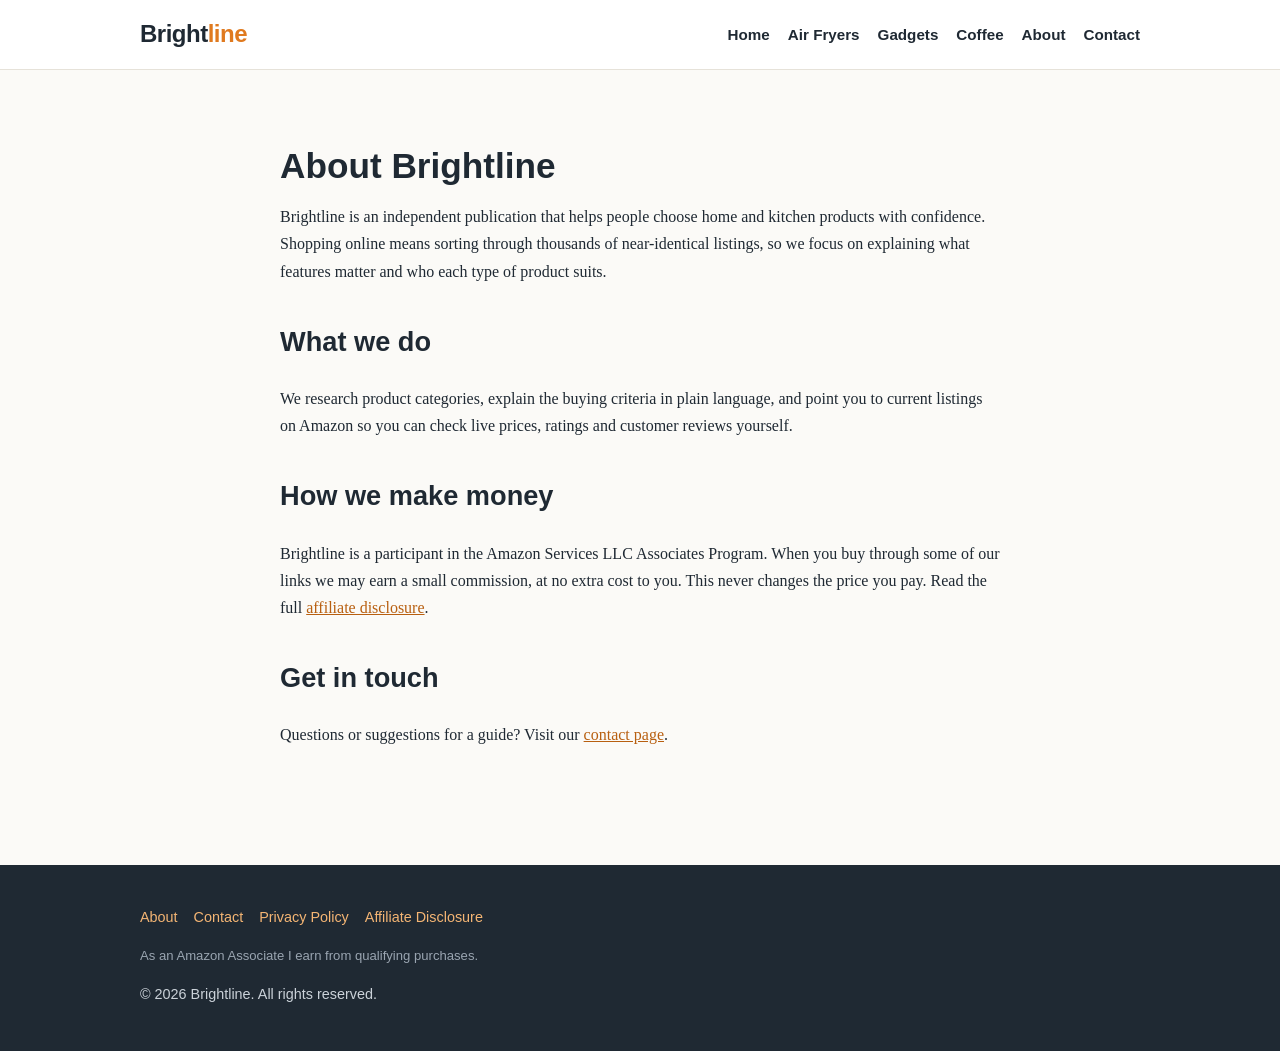
==== about.html @ 954a5adc "Add files via upload" ====
<!DOCTYPE html>
<html lang="en">
<head>
<meta charset="UTF-8">
<meta name="viewport" content="width=device-width, initial-scale=1">
<title>About Brightline</title>
<meta name="description" content="About Brightline and how we write our home and kitchen buying guides.">
<link rel="stylesheet" href="style.css">
</head>
<body>
<header class="site"><div class="wrap">
<a class="brand" href="index.html">Bright<span>line</span></a>
<nav><a href="index.html">Home</a><a href="air-fryers.html">Air Fryers</a><a href="kitchen-gadgets.html">Gadgets</a><a href="coffee-makers.html">Coffee</a><a href="about.html">About</a><a href="contact.html">Contact</a></nav>
</div></header>

<article>
<h1>About Brightline</h1>
<p>Brightline is an independent publication that helps people choose home and kitchen products with confidence. Shopping online means sorting through thousands of near-identical listings, so we focus on explaining what features matter and who each type of product suits.</p>
<h2>What we do</h2>
<p>We research product categories, explain the buying criteria in plain language, and point you to current listings on Amazon so you can check live prices, ratings and customer reviews yourself.</p>
<h2>How we make money</h2>
<p>Brightline is a participant in the Amazon Services LLC Associates Program. When you buy through some of our links we may earn a small commission, at no extra cost to you. This never changes the price you pay. Read the full <a href="disclosure.html">affiliate disclosure</a>.</p>
<h2>Get in touch</h2>
<p>Questions or suggestions for a guide? Visit our <a href="contact.html">contact page</a>.</p>
</article>

<footer><div class="wrap">
<div><a href="about.html">About</a><a href="contact.html">Contact</a><a href="privacy.html">Privacy Policy</a><a href="disclosure.html">Affiliate Disclosure</a></div>
<p class="disc">As an Amazon Associate I earn from qualifying purchases.</p>
<p>&copy; 2026 Brightline. All rights reserved.</p>
</div></footer>
</body>
</html>
---- style.css ----
:root{--ink:#1f2933;--muted:#5f6c7b;--bg:#fbfaf7;--card:#ffffff;--accent:#e07a1f;--accent-dark:#b85f10;--line:#e6e2d9;--green:#2f7d5b}
*{box-sizing:border-box}
body{margin:0;font-family:Georgia,"Times New Roman",serif;color:var(--ink);background:var(--bg);line-height:1.7}
h1,h2,h3,nav,.btn,.brand,.tag,footer{font-family:"Segoe UI",Helvetica,Arial,sans-serif}
a{color:var(--accent-dark)}
.wrap{max-width:1040px;margin:0 auto;padding:0 20px}
header.site{background:#fff;border-bottom:1px solid var(--line);position:sticky;top:0;z-index:5}
header.site .wrap{display:flex;align-items:center;justify-content:space-between;flex-wrap:wrap;gap:10px;padding-top:14px;padding-bottom:14px}
.brand{font-size:1.5rem;font-weight:800;color:var(--ink);text-decoration:none;letter-spacing:-.5px}
.brand span{color:var(--accent)}
nav a{margin-left:18px;text-decoration:none;color:var(--ink);font-weight:600;font-size:.95rem}
nav a:hover{color:var(--accent)}
.hero{background:linear-gradient(135deg,#fff3e3,#fbfaf7);padding:70px 0 60px;border-bottom:1px solid var(--line)}
.hero h1{font-size:2.6rem;line-height:1.15;margin:0 0 14px;max-width:700px}
.hero p{font-size:1.15rem;color:var(--muted);max-width:620px}
.btn{display:inline-block;background:var(--accent);color:#fff;padding:12px 22px;border-radius:8px;text-decoration:none;font-weight:700;margin-top:10px}
.btn:hover{background:var(--accent-dark)}
.btn.alt{background:var(--green)}
section.block{padding:50px 0}
h2{font-size:1.7rem;margin:0 0 20px}
.grid{display:grid;grid-template-columns:repeat(auto-fit,minmax(280px,1fr));gap:22px}
.card{background:var(--card);border:1px solid var(--line);border-radius:12px;padding:24px}
.card h3{margin:0 0 8px;font-size:1.2rem}
.card p{color:var(--muted);margin:0 0 14px}
.tag{display:inline-block;font-size:.75rem;text-transform:uppercase;letter-spacing:.06em;background:#fde9d2;color:var(--accent-dark);padding:3px 10px;border-radius:20px;font-weight:700;margin-bottom:10px}
article{max-width:760px;margin:0 auto;padding:46px 20px 60px}
article h1{font-size:2.2rem;line-height:1.2;margin-bottom:8px}
article h2{margin-top:34px}
.meta{color:var(--muted);font-family:"Segoe UI",Arial,sans-serif;font-size:.9rem}
.notice{background:#fff8ec;border-left:4px solid var(--accent);padding:12px 16px;border-radius:6px;font-family:"Segoe UI",Arial,sans-serif;font-size:.9rem;color:var(--muted);margin:20px 0}
.pick{background:#fff;border:1px solid var(--line);border-radius:12px;padding:20px 22px;margin:18px 0}
.pick h3{margin:0 0 6px}
.pick ul{margin:8px 0 12px;padding-left:20px}
footer{background:#1f2933;color:#cbd2d9;padding:40px 0 30px;margin-top:40px;font-size:.9rem}
footer a{color:#f4b574;text-decoration:none;margin-right:16px}
footer .disc{margin-top:16px;font-size:.82rem;color:#9aa5b1}
form label{display:block;font-family:"Segoe UI",Arial,sans-serif;font-weight:600;margin:14px 0 4px}
form input,form textarea{width:100%;padding:10px;border:1px solid var(--line);border-radius:8px;font:inherit}
@media(max-width:600px){.hero h1{font-size:2rem}nav a{margin-left:12px}}
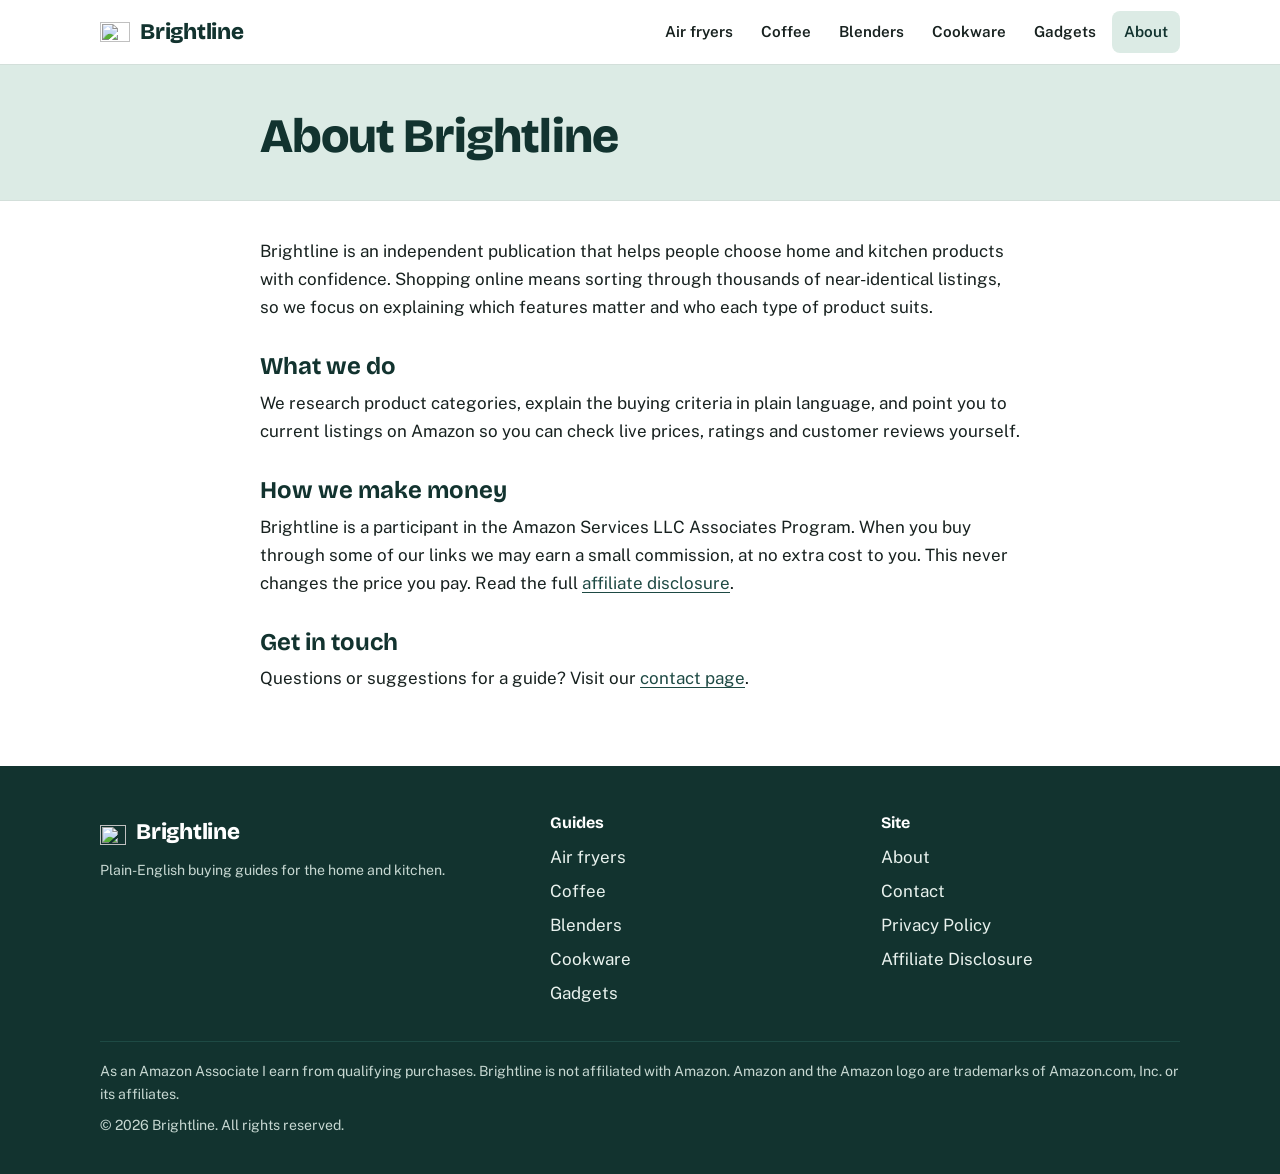
==== commit 6bfc32c3: "Add files via upload" ====
--- a/about.html
+++ b/about.html
@@ -3,31 +3,33 @@
 <head>
 <meta charset="UTF-8">
 <meta name="viewport" content="width=device-width, initial-scale=1">
-<title>About Brightline</title>
+<title>About Brightline | Brightline</title>
 <meta name="description" content="About Brightline and how we write our home and kitchen buying guides.">
+<link rel="icon" href="assets/favicon.svg" type="image/svg+xml">
+<link rel="preconnect" href="https://fonts.googleapis.com"><link rel="preconnect" href="https://fonts.gstatic.com" crossorigin><link href="https://fonts.googleapis.com/css2?family=Bricolage+Grotesque:opsz,wght@12..96,600;12..96,800&amp;family=Public+Sans:wght@400;600&amp;display=swap" rel="stylesheet">
 <link rel="stylesheet" href="style.css">
 </head>
 <body>
-<header class="site"><div class="wrap">
-<a class="brand" href="index.html">Bright<span>line</span></a>
-<nav><a href="index.html">Home</a><a href="air-fryers.html">Air Fryers</a><a href="kitchen-gadgets.html">Gadgets</a><a href="coffee-makers.html">Coffee</a><a href="about.html">About</a><a href="contact.html">Contact</a></nav>
+<header class="site"><div class="wrap bar">
+<a class="brand" href="index.html"><img src="assets/favicon.svg" alt="" width="30" height="30"><span>Brightline</span></a>
+<nav aria-label="Main"><a href="air-fryers.html">Air fryers</a><a href="coffee-makers.html">Coffee</a><a href="blenders.html">Blenders</a><a href="cookware.html">Cookware</a><a href="kitchen-gadgets.html">Gadgets</a><a href="about.html" aria-current="page">About</a></nav>
 </div></header>
-
-<article>
-<h1>About Brightline</h1>
-<p>Brightline is an independent publication that helps people choose home and kitchen products with confidence. Shopping online means sorting through thousands of near-identical listings, so we focus on explaining what features matter and who each type of product suits.</p>
+<main><div class="guide-head"><div class="wrap narrow"><h1>About Brightline</h1></div></div><div class="wrap narrow prose">
+<p>Brightline is an independent publication that helps people choose home and kitchen products with confidence. Shopping online means sorting through thousands of near-identical listings, so we focus on explaining which features matter and who each type of product suits.</p>
 <h2>What we do</h2>
 <p>We research product categories, explain the buying criteria in plain language, and point you to current listings on Amazon so you can check live prices, ratings and customer reviews yourself.</p>
 <h2>How we make money</h2>
 <p>Brightline is a participant in the Amazon Services LLC Associates Program. When you buy through some of our links we may earn a small commission, at no extra cost to you. This never changes the price you pay. Read the full <a href="disclosure.html">affiliate disclosure</a>.</p>
 <h2>Get in touch</h2>
-<p>Questions or suggestions for a guide? Visit our <a href="contact.html">contact page</a>.</p>
-</article>
-
-<footer><div class="wrap">
-<div><a href="about.html">About</a><a href="contact.html">Contact</a><a href="privacy.html">Privacy Policy</a><a href="disclosure.html">Affiliate Disclosure</a></div>
-<p class="disc">As an Amazon Associate I earn from qualifying purchases.</p>
-<p>&copy; 2026 Brightline. All rights reserved.</p>
+<p>Questions or suggestions for a guide? Visit our <a href="contact.html">contact page</a>.</p></div></main><footer class="site"><div class="wrap">
+<div class="fcols">
+<div><a class="brand light" href="index.html"><img src="assets/favicon.svg" alt="" width="26" height="26"><span>Brightline</span></a>
+<p class="fine">Plain-English buying guides for the home and kitchen.</p></div>
+<div><h2>Guides</h2><ul><li><a href="air-fryers.html">Air fryers</a></li><li><a href="coffee-makers.html">Coffee</a></li><li><a href="blenders.html">Blenders</a></li><li><a href="cookware.html">Cookware</a></li><li><a href="kitchen-gadgets.html">Gadgets</a></li></ul></div>
+<div><h2>Site</h2><ul><li><a href="about.html">About</a></li><li><a href="contact.html">Contact</a></li><li><a href="privacy.html">Privacy Policy</a></li><li><a href="disclosure.html">Affiliate Disclosure</a></li></ul></div>
+</div>
+<p class="fine disc">As an Amazon Associate I earn from qualifying purchases. Brightline is not affiliated with Amazon. Amazon and the Amazon logo are trademarks of Amazon.com, Inc. or its affiliates.</p>
+<p class="fine">&copy; 2026 Brightline. All rights reserved.</p>
 </div></footer>
 </body>
 </html>
--- a/style.css
+++ b/style.css
@@ -1,39 +1,173 @@
-:root{--ink:#1f2933;--muted:#5f6c7b;--bg:#fbfaf7;--card:#ffffff;--accent:#e07a1f;--accent-dark:#b85f10;--line:#e6e2d9;--green:#2f7d5b}
+:root{
+  --pine:#12332F;--pine2:#1E4A44;--mint:#DCEBE5;--tile:#F1F5F3;--butter:#F4C430;--butter-d:#DDAE12;
+  --ink:#17211F;--muted:#4F5F5B;--line:#D3DFDA;--white:#fff;
+  --head:"Bricolage Grotesque","Trebuchet MS",system-ui,sans-serif;
+  --body:"Public Sans","Segoe UI",system-ui,sans-serif;
+}
 *{box-sizing:border-box}
-body{margin:0;font-family:Georgia,"Times New Roman",serif;color:var(--ink);background:var(--bg);line-height:1.7}
-h1,h2,h3,nav,.btn,.brand,.tag,footer{font-family:"Segoe UI",Helvetica,Arial,sans-serif}
-a{color:var(--accent-dark)}
-.wrap{max-width:1040px;margin:0 auto;padding:0 20px}
-header.site{background:#fff;border-bottom:1px solid var(--line);position:sticky;top:0;z-index:5}
-header.site .wrap{display:flex;align-items:center;justify-content:space-between;flex-wrap:wrap;gap:10px;padding-top:14px;padding-bottom:14px}
-.brand{font-size:1.5rem;font-weight:800;color:var(--ink);text-decoration:none;letter-spacing:-.5px}
-.brand span{color:var(--accent)}
-nav a{margin-left:18px;text-decoration:none;color:var(--ink);font-weight:600;font-size:.95rem}
-nav a:hover{color:var(--accent)}
-.hero{background:linear-gradient(135deg,#fff3e3,#fbfaf7);padding:70px 0 60px;border-bottom:1px solid var(--line)}
-.hero h1{font-size:2.6rem;line-height:1.15;margin:0 0 14px;max-width:700px}
-.hero p{font-size:1.15rem;color:var(--muted);max-width:620px}
-.btn{display:inline-block;background:var(--accent);color:#fff;padding:12px 22px;border-radius:8px;text-decoration:none;font-weight:700;margin-top:10px}
-.btn:hover{background:var(--accent-dark)}
-.btn.alt{background:var(--green)}
-section.block{padding:50px 0}
-h2{font-size:1.7rem;margin:0 0 20px}
-.grid{display:grid;grid-template-columns:repeat(auto-fit,minmax(280px,1fr));gap:22px}
-.card{background:var(--card);border:1px solid var(--line);border-radius:12px;padding:24px}
-.card h3{margin:0 0 8px;font-size:1.2rem}
-.card p{color:var(--muted);margin:0 0 14px}
-.tag{display:inline-block;font-size:.75rem;text-transform:uppercase;letter-spacing:.06em;background:#fde9d2;color:var(--accent-dark);padding:3px 10px;border-radius:20px;font-weight:700;margin-bottom:10px}
-article{max-width:760px;margin:0 auto;padding:46px 20px 60px}
-article h1{font-size:2.2rem;line-height:1.2;margin-bottom:8px}
-article h2{margin-top:34px}
-.meta{color:var(--muted);font-family:"Segoe UI",Arial,sans-serif;font-size:.9rem}
-.notice{background:#fff8ec;border-left:4px solid var(--accent);padding:12px 16px;border-radius:6px;font-family:"Segoe UI",Arial,sans-serif;font-size:.9rem;color:var(--muted);margin:20px 0}
-.pick{background:#fff;border:1px solid var(--line);border-radius:12px;padding:20px 22px;margin:18px 0}
-.pick h3{margin:0 0 6px}
-.pick ul{margin:8px 0 12px;padding-left:20px}
-footer{background:#1f2933;color:#cbd2d9;padding:40px 0 30px;margin-top:40px;font-size:.9rem}
-footer a{color:#f4b574;text-decoration:none;margin-right:16px}
-footer .disc{margin-top:16px;font-size:.82rem;color:#9aa5b1}
-form label{display:block;font-family:"Segoe UI",Arial,sans-serif;font-weight:600;margin:14px 0 4px}
-form input,form textarea{width:100%;padding:10px;border:1px solid var(--line);border-radius:8px;font:inherit}
-@media(max-width:600px){.hero h1{font-size:2rem}nav a{margin-left:12px}}
+html{scroll-behavior:smooth}
+@media (prefers-reduced-motion:reduce){html{scroll-behavior:auto}*{transition:none!important}}
+body{margin:0;font-family:var(--body);color:var(--ink);background:var(--white);line-height:1.65;font-size:1.0625rem}
+img{max-width:100%;height:auto}
+a{color:var(--pine2);text-underline-offset:3px}
+a:hover{color:var(--pine)}
+:focus-visible{outline:3px solid var(--butter-d);outline-offset:3px;border-radius:4px}
+h1,h2,h3{font-family:var(--head);color:var(--pine);line-height:1.15;margin:0}
+.wrap{max-width:1120px;margin:0 auto;padding:0 20px}
+.narrow{max-width:800px}
+.sr{position:absolute;width:1px;height:1px;overflow:hidden;clip:rect(0 0 0 0)}
+
+/* header */
+header.site{background:var(--white);border-bottom:1px solid var(--line);position:sticky;top:0;z-index:10}
+.bar{display:flex;align-items:center;justify-content:space-between;gap:16px;min-height:64px}
+.brand{display:flex;align-items:center;gap:10px;font-family:var(--head);font-weight:800;font-size:1.4rem;color:var(--pine);text-decoration:none;letter-spacing:-.01em}
+.brand.light{color:var(--white)}
+header.site nav{display:flex;gap:4px;overflow-x:auto;scrollbar-width:none}
+header.site nav::-webkit-scrollbar{display:none}
+header.site nav a{padding:8px 12px;border-radius:8px;text-decoration:none;color:var(--ink);font-weight:600;font-size:.95rem;white-space:nowrap}
+header.site nav a:hover{background:var(--tile)}
+header.site nav a[aria-current="page"]{background:var(--mint);color:var(--pine)}
+
+/* hero: kitchen backsplash tiles */
+.hero{background-color:var(--pine);background-image:linear-gradient(var(--pine2) 1px,transparent 1px),linear-gradient(90deg,var(--pine2) 1px,transparent 1px);background-size:56px 56px;color:var(--white);padding:72px 0 80px}
+.herogrid{display:grid;grid-template-columns:1.25fr 1fr;gap:48px;align-items:center}
+.hero h1{color:var(--white);font-size:clamp(2.3rem,5.4vw,3.9rem);font-weight:800;letter-spacing:-.02em}
+.hero .lede{color:#D6E5DF;font-size:1.2rem;max-width:34em;margin:20px 0 28px}
+.chips{display:flex;flex-wrap:wrap;gap:10px}
+.chips a{background:rgba(255,255,255,.1);color:var(--white);border:1px solid rgba(255,255,255,.35);padding:8px 16px;border-radius:999px;text-decoration:none;font-weight:600;font-size:.95rem}
+.chips a:hover{background:var(--butter);border-color:var(--butter);color:var(--pine)}
+.spot{color:var(--ink);border-radius:20px;overflow:hidden;box-shadow:0 18px 40px rgba(0,0,0,.28);position:relative;min-height:500px;display:flex;align-items:flex-end}
+.spot>img{position:absolute;inset:0;width:100%;height:100%;object-fit:cover;object-position:50% 70%}
+.spotcap{position:relative;background:var(--white);margin:16px;border-radius:14px;padding:22px}
+.spot h2{font-size:1.45rem;margin:10px 0 8px}
+.spot p{color:var(--muted);margin:0 0 18px}
+.badge{display:inline-block;background:var(--butter);color:var(--pine);font-weight:600;font-size:.85rem;padding:4px 12px;border-radius:999px}
+
+/* buttons */
+.btn{display:inline-block;background:var(--butter);color:var(--pine);font-weight:600;padding:12px 22px;border-radius:10px;text-decoration:none;border:0;font:inherit;font-weight:600;cursor:pointer;transition:background .15s}
+.btn:hover{background:var(--butter-d);color:var(--pine)}
+
+/* trust */
+.trust{background:var(--tile);border-bottom:1px solid var(--line)}
+.trustgrid{display:grid;grid-template-columns:repeat(3,1fr);gap:28px;padding-top:28px;padding-bottom:28px}
+.trustgrid div{display:flex;gap:14px;align-items:flex-start}
+.trustgrid p{margin:0;font-size:.97rem;color:var(--muted)}
+.trustgrid strong{color:var(--pine)}
+
+/* sections */
+.pad{padding:64px 0}
+.band{background:var(--tile);padding:56px 0;border-top:1px solid var(--line)}
+.sec{font-size:clamp(1.5rem,3vw,2rem);margin:0 0 22px;font-weight:800;letter-spacing:-.01em}
+.wrap.narrow .sec{margin-top:52px}
+.wrap.narrow > .sec:first-child{margin-top:0}
+.band .sec,.pad .sec{margin-top:0}
+
+/* guide cards */
+.gcards{display:grid;grid-template-columns:repeat(3,1fr);gap:20px}
+.gcards.five{grid-template-columns:repeat(6,1fr)}
+.gcards.five .gcard{grid-column:span 2}
+.gcards.five .gcard:nth-child(1),.gcards.five .gcard:nth-child(2){grid-column:span 3}
+.gcard{display:block;background:var(--white);border:1px solid var(--line);border-radius:16px;padding:24px;text-decoration:none;color:var(--ink);transition:border-color .15s,transform .15s}
+.gcard:hover{border-color:var(--pine);transform:translateY(-2px);color:var(--ink)}
+.gmedia{aspect-ratio:16/10;border-radius:12px;overflow:hidden;background:var(--mint);margin-bottom:16px}
+.gmedia img{width:100%;height:100%;object-fit:cover;display:block}
+.gmedia.icon{display:grid;place-items:center}
+.gmedia.icon img{width:96px;height:96px;object-fit:contain}
+.gcard h3{font-size:1.3rem;margin-bottom:6px}
+.gcard p{margin:0 0 12px;color:var(--muted)}
+.gcard .more{font-weight:600;color:var(--pine);border-bottom:2px solid var(--butter)}
+
+/* tables */
+.tablewrap{position:relative;overflow-x:auto;border:1px solid var(--line);border-radius:14px;background:var(--white)}
+table{border-collapse:collapse;width:100%;min-width:520px}
+th,td{text-align:left;padding:14px 18px;border-bottom:1px solid var(--line);vertical-align:top}
+thead th{background:var(--pine);color:var(--white);font-family:var(--head);font-weight:600}
+tbody th{font-weight:600;color:var(--pine)}
+tbody tr:last-child th,tbody tr:last-child td{border-bottom:0}
+tbody tr:nth-child(even){background:var(--tile)}
+
+/* guide pages */
+.guide-head{background:var(--mint);padding:44px 0 36px;border-bottom:1px solid var(--line)}
+.guide-head h1{font-size:clamp(2rem,4.6vw,3rem);font-weight:800;letter-spacing:-.02em}
+.crumbs{margin:0 0 12px;font-size:.9rem;color:var(--muted)}
+.crumbs a{color:var(--muted)}
+.lede{font-size:1.15rem}
+.headgrid{display:grid;grid-template-columns:1.2fr 1fr;gap:40px;align-items:center}
+.headphoto{margin:0;border-radius:18px;overflow:hidden;aspect-ratio:4/3;box-shadow:0 10px 28px rgba(18,51,47,.2)}
+.headphoto img{width:100%;height:100%;object-fit:cover;display:block}
+.guide-head .lede{margin:16px 0 8px;color:var(--ink)}
+.meta{color:var(--muted);font-size:.9rem;margin:0 0 14px}
+.notice{background:var(--white);border:1px solid var(--line);border-left:5px solid var(--butter);border-radius:8px;padding:12px 16px;margin:14px 0 0;font-size:.92rem;color:var(--muted)}
+.quick{background:var(--pine);color:var(--white);border-radius:16px;padding:24px 28px;margin:32px 0 8px}
+.quick h2{color:var(--white);font-size:1.3rem;margin-bottom:12px}
+.quick ul{margin:0;padding-left:20px}
+.quick li{margin:6px 0}
+.quick a{color:#fff;text-decoration-color:var(--butter)}
+.quick strong{color:var(--butter)}
+.crit-wrap{display:grid;gap:4px}
+.crit{border-left:4px solid var(--mint);padding:2px 0 2px 18px;margin:10px 0}
+.crit h3{font-size:1.2rem;margin-bottom:4px}
+.crit p,.crit ul{margin:0}
+.crit ul{padding-left:20px}
+
+/* pick cards: the memorable element */
+.pick{display:grid;grid-template-columns:200px 1fr;border:1px solid var(--line);border-radius:18px;overflow:hidden;margin:22px 0;background:var(--white)}
+.pick-art{background:var(--mint);display:flex;flex-direction:column;align-items:center;justify-content:center;gap:14px;padding:22px 14px;text-align:center}
+.pick-art .badge{font-size:.8rem}
+.pick-art.photo{position:relative;padding:0;min-height:230px;justify-content:flex-start;align-items:flex-start}
+.pick-art.photo img{position:absolute;inset:0;width:100%;height:100%;object-fit:cover}
+.pick-art.photo .badge{position:relative;margin:12px}
+.pick-body{padding:22px 26px}
+.pick-body h3{font-size:1.35rem;margin-bottom:6px}
+.pick-body p{margin:0 0 12px;color:var(--muted)}
+.pc{display:grid;grid-template-columns:1fr 1fr;gap:16px;margin-bottom:16px}
+.pc ul{list-style:none;margin:0;padding:0;font-size:.95rem}
+.pc li{padding-left:24px;position:relative;margin:4px 0}
+.pros li::before,.cons li::before{position:absolute;left:0;font-weight:800}
+.pros li::before{content:"+";color:#1F7A4D}
+.cons li::before{content:"\2212";color:#B03A2E}
+
+/* faq */
+.faq details{border:1px solid var(--line);border-radius:12px;margin:10px 0;background:var(--white)}
+.faq summary{cursor:pointer;padding:16px 20px;font-weight:600;color:var(--pine);list-style:none;display:flex;justify-content:space-between;gap:12px}
+.faq summary::-webkit-details-marker{display:none}
+.faq summary::after{content:"+";font-weight:800;font-size:1.3rem;line-height:1}
+.faq details[open] summary::after{content:"\2212"}
+.faq details p{margin:0;padding:0 20px 18px;color:var(--muted)}
+
+/* prose pages */
+.prose{padding-top:36px;padding-bottom:60px}
+.prose h2{font-size:1.5rem;margin:32px 0 8px}
+.prose p,.prose ul{margin:0 0 14px}
+form label{display:block;font-weight:600;margin:16px 0 4px;color:var(--pine)}
+form input,form textarea{width:100%;padding:12px;border:1px solid var(--line);border-radius:10px;font:inherit;background:var(--white)}
+
+/* footer */
+footer.site{background:var(--pine);color:#C7D8D2;padding:48px 0 28px}
+footer.site a{color:#E9F2EE;text-decoration:none}
+footer.site a:hover{color:var(--butter)}
+.fcols{display:grid;grid-template-columns:1.4fr 1fr 1fr;gap:32px;margin-bottom:28px}
+footer.site h2{color:var(--white);font-size:1rem;margin-bottom:10px}
+footer.site ul{list-style:none;margin:0;padding:0}
+footer.site li{margin:6px 0}
+.fine{font-size:.88rem;margin:8px 0}
+.disc{border-top:1px solid var(--pine2);padding-top:18px;margin-top:8px}
+
+@media (max-width:860px){
+  .herogrid{grid-template-columns:1fr;gap:44px}
+  .trustgrid{grid-template-columns:1fr;gap:16px}
+  .gcards,.gcards.five{grid-template-columns:1fr}
+  .gcards.five .gcard,.gcards.five .gcard:nth-child(1),.gcards.five .gcard:nth-child(2){grid-column:auto}
+  .headgrid{grid-template-columns:1fr;gap:24px}
+  .headphoto{aspect-ratio:16/10}
+  .spot{min-height:420px}
+  .pick{grid-template-columns:1fr}
+  .pick-art.photo{min-height:200px}
+  .pick-art{flex-direction:row;justify-content:flex-start;padding:16px 20px}
+  .pick-art:not(.photo) img{width:72px;height:72px}
+  .pc{grid-template-columns:1fr}
+  .fcols{grid-template-columns:1fr}
+  .hero{padding:48px 0 56px}
+  .bar{flex-wrap:wrap;padding-top:8px;padding-bottom:8px}
+  header.site nav{width:100%}
+}
